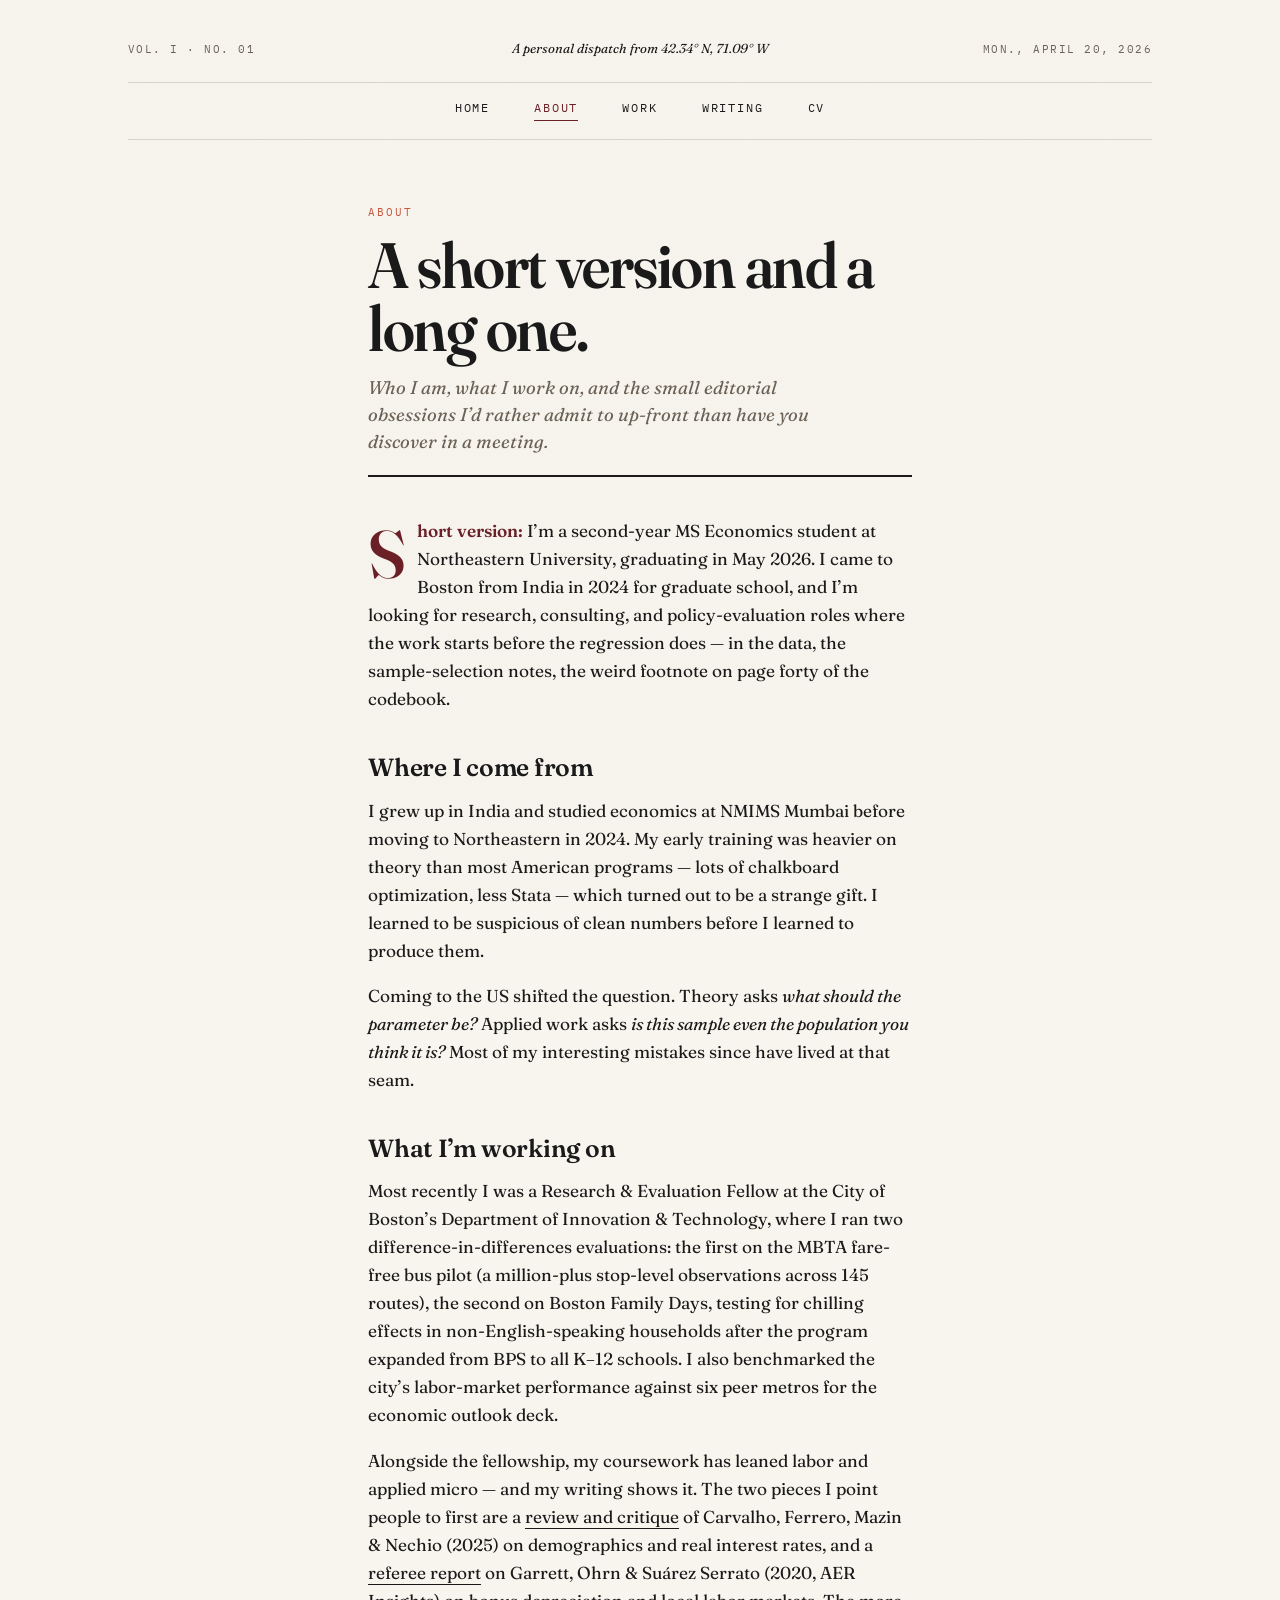
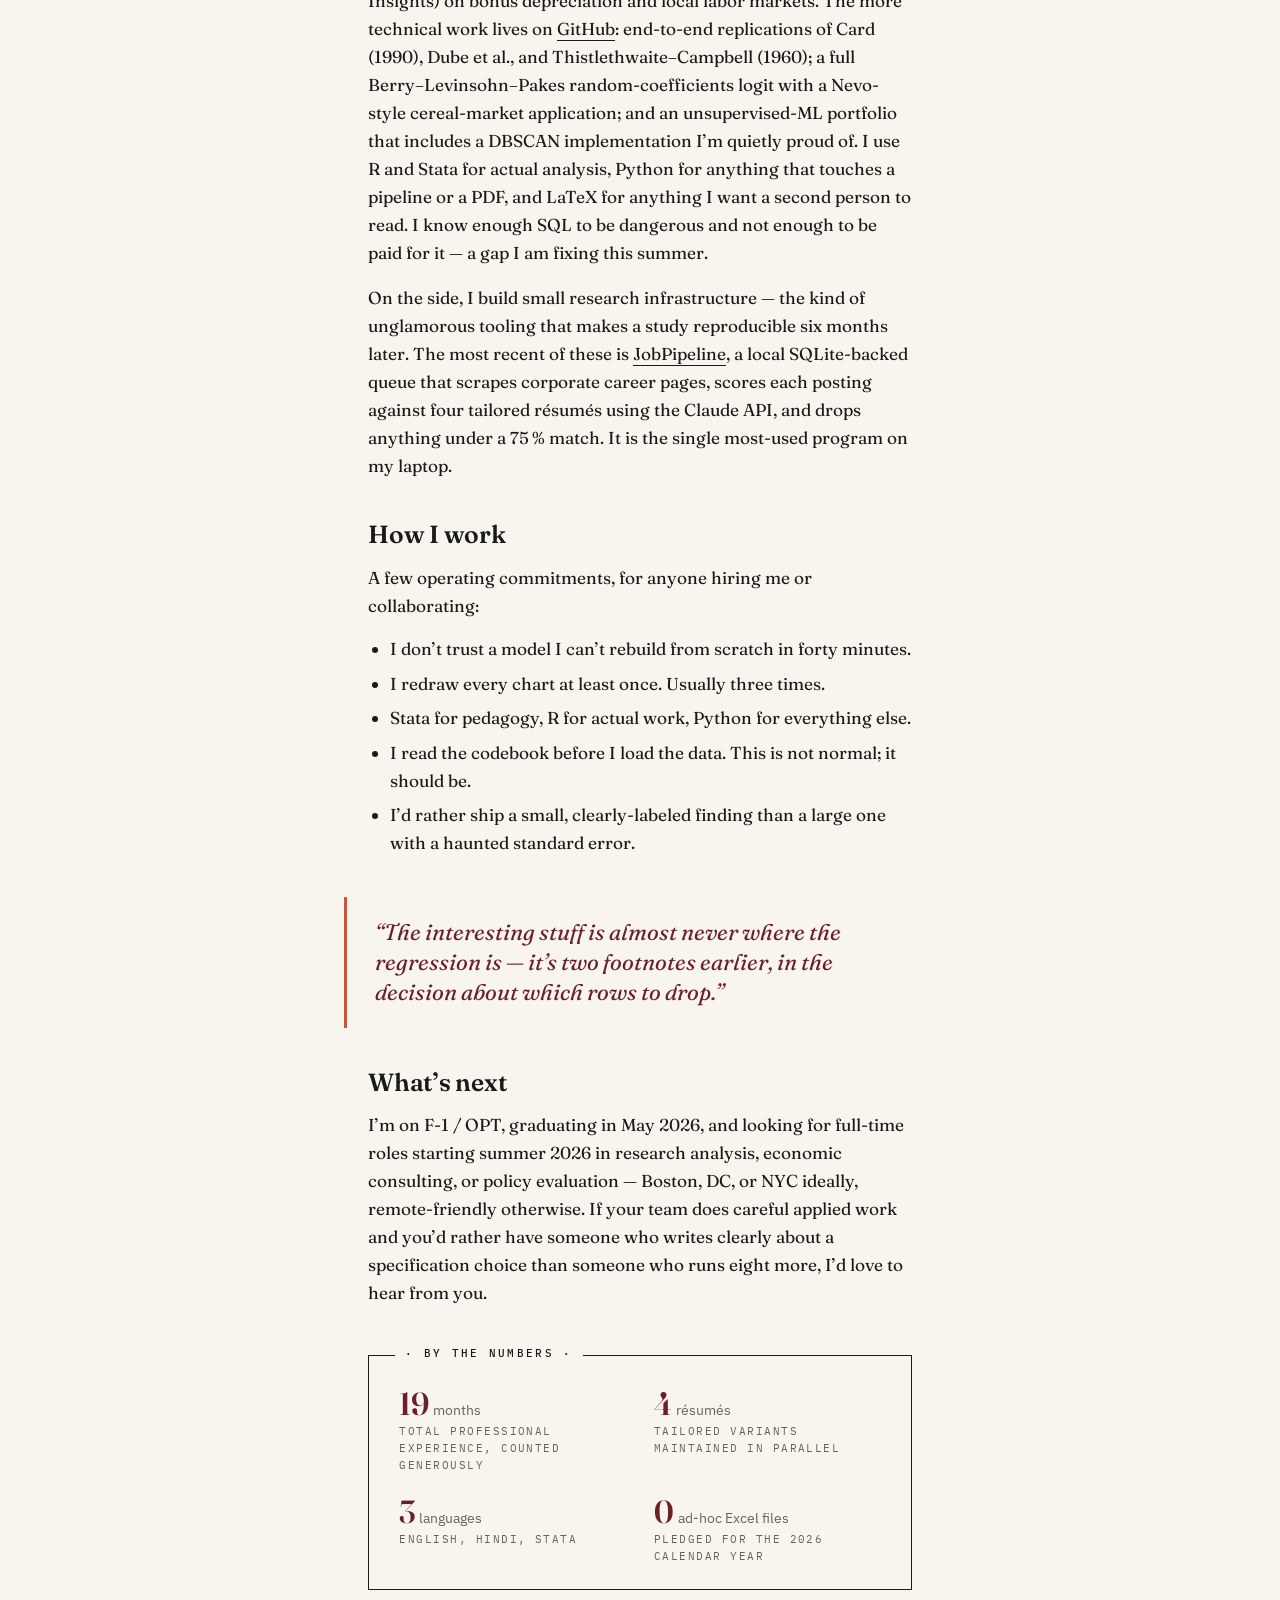
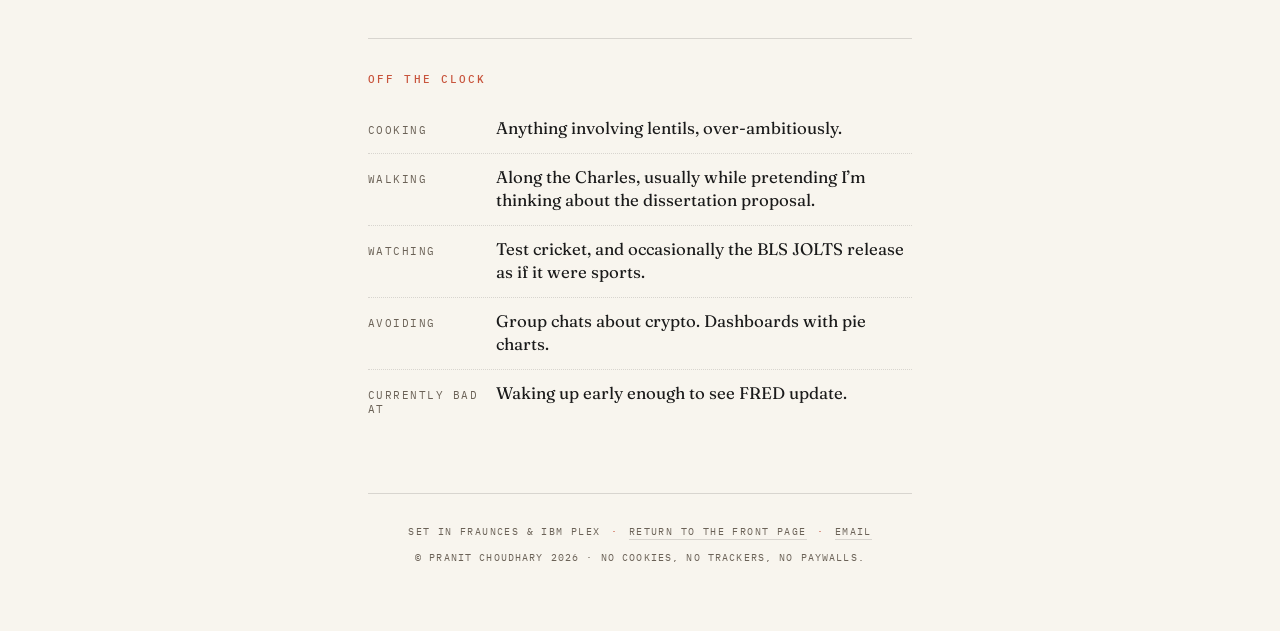
==== about/index.html @ f2d5e6e9 "Initial snapshot of site before edits" ====
<!DOCTYPE html>
<html lang="en">
<head>
  <meta charset="UTF-8">
  <meta name="viewport" content="width=device-width, initial-scale=1.0">
  <title>About — Pranit Choudhary</title>
  <meta name="description" content="About Pranit Choudhary: where I come from, what I work on, and what I care about in the research process.">

  <link rel="preconnect" href="https://fonts.googleapis.com">
  <link rel="preconnect" href="https://fonts.gstatic.com" crossorigin>
  <link href="https://fonts.googleapis.com/css2?family=Fraunces:ital,opsz,wght@0,9..144,400;0,9..144,500;0,9..144,600;0,9..144,700;1,9..144,400;1,9..144,500&family=IBM+Plex+Mono:wght@400;500&family=IBM+Plex+Sans:wght@300;400;500;600&display=swap" rel="stylesheet">
  <link rel="stylesheet" href="../assets/style.css">

  <style>
    .by-the-numbers {
      max-width: var(--measure);
      margin: 3rem auto;
      border: 1px solid var(--ink);
      background: var(--bg);
      padding: 2rem 1.9rem 1.5rem;
      position: relative;
    }
    .by-the-numbers::before {
      content: '· BY THE NUMBERS ·';
      position: absolute;
      top: -0.65rem;
      left: 1.6rem;
      background: var(--bg);
      padding: 0 0.65rem;
      font-family: var(--mono);
      font-size: 10.5px;
      font-weight: 500;
      letter-spacing: 0.22em;
      color: var(--ink);
    }
    .by-the-numbers ul {
      list-style: none;
      display: grid;
      grid-template-columns: repeat(2, 1fr);
      gap: 1.4rem 1.75rem;
    }
    .by-the-numbers li {
      display: flex;
      flex-direction: column;
      gap: 0.2rem;
    }
    .by-the-numbers .stat {
      font-family: var(--display);
      font-weight: 600;
      font-size: 2rem;
      line-height: 1;
      color: var(--accent);
      font-variation-settings: "opsz" 144;
    }
    .by-the-numbers .stat .unit {
      font-family: var(--sans);
      font-size: 0.85rem;
      color: var(--muted);
      font-weight: 400;
      margin-left: 0.25rem;
    }
    .by-the-numbers .caption {
      font-family: var(--mono);
      font-size: 10.5px;
      letter-spacing: 0.14em;
      text-transform: uppercase;
      color: var(--muted);
    }

    .off-clock {
      max-width: var(--measure);
      margin: 3rem auto;
      padding: 2rem 0 1rem;
      border-top: 1px solid var(--rule);
    }
    .off-clock h2 {
      font-family: var(--mono);
      font-size: 10.5px;
      font-weight: 500;
      letter-spacing: 0.2em;
      text-transform: uppercase;
      color: var(--pop);
      margin-bottom: 1.1rem;
    }
    .off-clock ul { list-style: none; }
    .off-clock li {
      padding: 0.75rem 0;
      border-bottom: 1px dotted var(--rule);
      font-family: var(--display);
      font-size: 1.05rem;
      line-height: 1.4;
      display: grid;
      grid-template-columns: 7rem 1fr;
      gap: 1rem;
      align-items: baseline;
    }
    .off-clock li:last-child { border-bottom: 0; }
    .off-clock .k {
      font-family: var(--mono);
      font-size: 10.5px;
      text-transform: uppercase;
      letter-spacing: 0.14em;
      color: var(--muted);
    }
    .off-clock em { color: var(--accent); font-style: italic; }

    @media (max-width: 560px) {
      .by-the-numbers ul { grid-template-columns: 1fr; gap: 1.1rem; }
      .off-clock li { grid-template-columns: 1fr; gap: 0.15rem; }
    }
  </style>
</head>
<body>
  <main class="page">

    <header class="masthead r-1" role="banner">
      <span class="folio">Vol. I · No. 01</span>
      <span class="motto">A personal dispatch from 42.34° N, 71.09° W</span>
      <span class="issue">Mon., April 20, 2026</span>
    </header>

    <nav class="nav r-2" aria-label="Primary">
      <a href="../index.html">Home</a>
      <a href="../about/index.html" class="here">About</a>
      <a href="../work/index.html">Work</a>
      <a href="../writing/index.html">Writing</a>
      <a href="../cv/index.html">CV</a>
    </nav>

    <header class="page-head r-3">
      <p class="eyebrow">About</p>
      <h1>A short version and a long one.</h1>
      <p class="dek">
        Who I am, what I work on, and the small editorial obsessions
        I&rsquo;d rather admit to up-front than have you discover in a meeting.
      </p>
    </header>

    <article class="prose prose-lede r-4">
      <p>
        <strong>Short version:</strong> I&rsquo;m a second-year MS Economics
        student at Northeastern University, graduating in May 2026. I came to
        Boston from India in 2024 for graduate school, and I&rsquo;m looking
        for research, consulting, and policy-evaluation roles where the work
        starts before the regression does &mdash; in the data, the
        sample-selection notes, the weird footnote on page forty of the codebook.
      </p>

      <h2>Where I come from</h2>
      <p>
        I grew up in India and studied economics at NMIMS Mumbai before
        moving to Northeastern in 2024. My early training was heavier on
        theory than most American programs &mdash; lots of chalkboard
        optimization, less Stata &mdash; which turned out to be a
        strange gift. I learned to be suspicious of clean numbers before
        I learned to produce them.
      </p>
      <p>
        Coming to the US shifted the question. Theory asks <em>what should
        the parameter be?</em> Applied work asks <em>is this sample even the
        population you think it is?</em> Most of my interesting mistakes
        since have lived at that seam.
      </p>

      <h2>What I&rsquo;m working on</h2>
      <p>
        Most recently I was a Research &amp; Evaluation Fellow at the City
        of Boston&rsquo;s Department of Innovation &amp; Technology, where
        I ran two difference-in-differences evaluations: the first on the
        MBTA fare-free bus pilot (a million-plus stop-level observations
        across 145 routes), the second on Boston Family Days, testing
        for chilling effects in non-English-speaking households after the
        program expanded from BPS to all K&ndash;12 schools. I also
        benchmarked the city&rsquo;s labor-market performance against
        six peer metros for the economic outlook deck.
      </p>
      <p>
        Alongside the fellowship, my coursework has leaned labor and
        applied micro &mdash; and my writing shows it. The two pieces I
        point people to first are a
        <a href="../assets/writing-samples/review-cfmn-2025-demographics-real-rates.pdf" target="_blank" rel="noopener">review and critique</a>
        of Carvalho, Ferrero, Mazin &amp; Nechio (2025) on demographics
        and real interest rates, and a
        <a href="../assets/writing-samples/referee-report-garrett-ohrn-suarez-serrato-2020.pdf" target="_blank" rel="noopener">referee report</a>
        on Garrett, Ohrn &amp; Suárez Serrato (2020, AER Insights) on
        bonus depreciation and local labor markets. The more technical
        work lives on
        <a href="https://github.com/Pranit-jpeg" target="_blank" rel="noopener">GitHub</a>:
        end-to-end replications of Card (1990), Dube et al., and
        Thistlethwaite&ndash;Campbell (1960); a full
        Berry&ndash;Levinsohn&ndash;Pakes random-coefficients logit with
        a Nevo-style cereal-market application; and an unsupervised-ML
        portfolio that includes a DBSCAN implementation I&rsquo;m
        quietly proud of. I use R and Stata for actual analysis, Python
        for anything that touches a pipeline or a PDF, and LaTeX for
        anything I want a second person to read. I know enough SQL to
        be dangerous and not enough to be paid for it &mdash; a gap I
        am fixing this summer.
      </p>
      <p>
        On the side, I build small research infrastructure &mdash; the
        kind of unglamorous tooling that makes a study reproducible six
        months later. The most recent of these is
        <a href="../work/jobpipeline/index.html">JobPipeline</a>, a local
        SQLite-backed queue that scrapes corporate career pages, scores
        each posting against four tailored résumés using the Claude API,
        and drops anything under a 75&thinsp;% match. It is the single
        most-used program on my laptop.
      </p>

      <h2>How I work</h2>
      <p>
        A few operating commitments, for anyone hiring me or collaborating:
      </p>
      <ul>
        <li>I don&rsquo;t trust a model I can&rsquo;t rebuild from scratch in forty minutes.</li>
        <li>I redraw every chart at least once. Usually three times.</li>
        <li>Stata for pedagogy, R for actual work, Python for everything else.</li>
        <li>I read the codebook before I load the data. This is not normal; it should be.</li>
        <li>I&rsquo;d rather ship a small, clearly-labeled finding than a large one with a haunted standard error.</li>
      </ul>

      <blockquote class="pull">
        &ldquo;The interesting stuff is almost never where the regression is &mdash;
        it&rsquo;s two footnotes earlier, in the decision about which rows
        to drop.&rdquo;
      </blockquote>

      <h2>What&rsquo;s next</h2>
      <p>
        I&rsquo;m on F-1 / OPT, graduating in May 2026, and looking for
        full-time roles starting summer 2026 in research analysis, economic
        consulting, or policy evaluation &mdash; Boston, DC, or NYC ideally,
        remote-friendly otherwise. If your team does careful applied work
        and you&rsquo;d rather have someone who writes clearly about a
        specification choice than someone who runs eight more,
        I&rsquo;d love to hear from you.
      </p>
    </article>

    <aside class="by-the-numbers r-5" aria-label="By the numbers">
      <ul>
        <li>
          <span class="stat">19<span class="unit">months</span></span>
          <span class="caption">Total professional experience, counted generously</span>
        </li>
        <li>
          <span class="stat">4<span class="unit">résumés</span></span>
          <span class="caption">Tailored variants maintained in parallel</span>
        </li>
        <li>
          <span class="stat">3<span class="unit">languages</span></span>
          <span class="caption">English, Hindi, Stata</span>
        </li>
        <li>
          <span class="stat">0<span class="unit">ad-hoc Excel files</span></span>
          <span class="caption">Pledged for the 2026 calendar year</span>
        </li>
      </ul>
    </aside>

    <section class="off-clock r-6" aria-label="Off the clock">
      <h2>Off the clock</h2>
      <ul>
        <li><span class="k">Cooking</span><span>Anything involving lentils, over-ambitiously.</span></li>
        <li><span class="k">Walking</span><span>Along the Charles, usually while pretending I&rsquo;m thinking about the dissertation proposal.</span></li>
        <li><span class="k">Watching</span><span>Test cricket, and occasionally the BLS JOLTS release as if it were sports.</span></li>
        <li><span class="k">Avoiding</span><span>Group chats about crypto. Dashboards with pie charts.</span></li>
        <li><span class="k">Currently bad at</span><span>Waking up early enough to see FRED update.</span></li>
      </ul>
    </section>

    <footer class="colophon r-7" role="contentinfo">
      <p>
        Set in Fraunces &amp; IBM Plex <span class="pop">·</span>
        <a href="../index.html">Return to the front page</a> <span class="pop">·</span>
        <a href="mailto:pranitchoudhary17dec@gmail.com">Email</a>
      </p>
      <span class="small">© Pranit Choudhary 2026 · No cookies, no trackers, no paywalls.</span>
    </footer>

  </main>
</body>
</html>
---- assets/style.css ----
/* ─────────────────────────────────────────────────────────────
   Pranit Choudhary — shared stylesheet
   Editorial / publication feel: Fraunces + IBM Plex.
   Loaded by every page. Page-specific components are inline.
   ───────────────────────────────────────────────────────────── */

:root {
  --bg:        #F8F5EE;
  --bg-warm:   #F1ECE0;
  --ink:       #1A1A1A;
  --muted:     #6B6257;
  --rule:      rgba(26, 26, 26, 0.14);
  --rule-soft: rgba(26, 26, 26, 0.08);
  --accent:    #6B2028;   /* burgundy */
  --pop:       #C8553D;   /* terracotta */

  --display: 'Fraunces', 'Times New Roman', Georgia, serif;
  --sans:    'IBM Plex Sans', -apple-system, BlinkMacSystemFont, system-ui, sans-serif;
  --mono:    'IBM Plex Mono', 'SF Mono', 'Menlo', monospace;

  --measure: 34rem;
  --page:    64rem;
}

*, *::before, *::after { box-sizing: border-box; margin: 0; padding: 0; }

html { scroll-behavior: smooth; }

body {
  background: var(--bg);
  color: var(--ink);
  font-family: var(--sans);
  font-size: 17px;
  line-height: 1.6;
  font-weight: 400;
  -webkit-font-smoothing: antialiased;
  -moz-osx-font-smoothing: grayscale;
  text-rendering: optimizeLegibility;
  padding: 2rem 2rem 4rem;
  min-height: 100vh;
  position: relative;
}

body::before {
  content: '';
  position: fixed;
  inset: 0;
  pointer-events: none;
  opacity: 0.35;
  mix-blend-mode: multiply;
  background-image: url("data:image/svg+xml;utf8,<svg xmlns='http://www.w3.org/2000/svg' width='180' height='180'><filter id='n'><feTurbulence type='fractalNoise' baseFrequency='0.85' numOctaves='2' stitchTiles='stitch'/><feColorMatrix values='0 0 0 0 0.08  0 0 0 0 0.08  0 0 0 0 0.08  0 0 0 0.045 0'/></filter><rect width='180' height='180' filter='url(%23n)'/></svg>");
  z-index: 1;
}

.page {
  max-width: var(--page);
  margin: 0 auto;
  position: relative;
  z-index: 2;
}

a { color: inherit; }
::selection { background: var(--accent); color: var(--bg); }
:focus-visible { outline: 2px solid var(--pop); outline-offset: 4px; border-radius: 2px; }

/* ── masthead ───────────────────────────────────────────────── */
.masthead {
  padding: 0.4rem 0 1.4rem;
  border-bottom: 1px solid var(--rule);
  display: grid;
  grid-template-columns: 1fr auto 1fr;
  gap: 1.5rem;
  align-items: baseline;
  font-family: var(--mono);
  font-size: 10.5px;
  letter-spacing: 0.14em;
  text-transform: uppercase;
  color: var(--muted);
}
.masthead .folio { justify-self: start; }
.masthead .motto {
  justify-self: center;
  font-family: var(--display);
  font-style: italic;
  font-size: 13px;
  font-weight: 400;
  text-transform: none;
  letter-spacing: 0;
  color: var(--ink);
}
.masthead .issue { justify-self: end; }

/* ── nav ────────────────────────────────────────────────────── */
nav.nav {
  padding: 1rem 0 1.1rem;
  display: flex;
  justify-content: center;
  gap: 2.75rem;
  border-bottom: 1px solid var(--rule);
  font-family: var(--mono);
  font-size: 11.5px;
  text-transform: uppercase;
  letter-spacing: 0.16em;
}
nav.nav a {
  text-decoration: none;
  color: var(--ink);
  padding-bottom: 3px;
  border-bottom: 1px solid transparent;
  transition: border-color 150ms ease, color 150ms ease;
}
nav.nav a:hover { color: var(--accent); border-bottom-color: var(--accent); }
nav.nav a.here  { color: var(--accent); border-bottom-color: var(--accent); }

/* ── kicker (small-caps section labels) ─────────────────────── */
.kicker {
  font-family: var(--mono);
  font-size: 10.5px;
  font-weight: 500;
  letter-spacing: 0.2em;
  text-transform: uppercase;
  color: var(--pop);
  padding-bottom: 0.4rem;
  border-bottom: 1px solid currentColor;
  width: fit-content;
  margin-bottom: 1.25rem;
}
.kicker.ink { color: var(--ink); }
.kicker.accent { color: var(--accent); }
.kicker.plain { border-bottom: 0; padding-bottom: 0; }

/* ── page heading (for inner pages) ─────────────────────────── */
.page-head {
  max-width: var(--measure);
  margin: 4rem auto 2.5rem;
  text-align: left;
  border-bottom: 2px solid var(--ink);
  padding-bottom: 1.25rem;
}
.page-head .eyebrow {
  font-family: var(--mono);
  font-size: 10.5px;
  letter-spacing: 0.2em;
  text-transform: uppercase;
  color: var(--pop);
  margin-bottom: 0.85rem;
}
.page-head h1 {
  font-family: var(--display);
  font-weight: 600;
  font-variation-settings: "opsz" 144, "SOFT" 30;
  font-size: clamp(2.4rem, 6vw, 4rem);
  line-height: 0.98;
  letter-spacing: -0.02em;
  color: var(--ink);
}
.page-head .dek {
  margin-top: 1rem;
  font-family: var(--display);
  font-style: italic;
  font-weight: 400;
  font-size: 1.15rem;
  line-height: 1.45;
  color: var(--muted);
  max-width: 30rem;
}

/* ── long-form prose ───────────────────────────────────────── */
.prose {
  max-width: var(--measure);
  margin: 0 auto 2.5rem;
  font-family: var(--display);
  font-size: 1.08rem;
  line-height: 1.62;
  color: var(--ink);
}
.prose > p + p { margin-top: 1.1rem; }
.prose h2 {
  font-family: var(--display);
  font-weight: 600;
  font-size: 1.55rem;
  line-height: 1.2;
  margin: 2.5rem 0 0.85rem;
  color: var(--ink);
  letter-spacing: -0.01em;
}
.prose h3 {
  font-family: var(--mono);
  font-size: 10.5px;
  font-weight: 500;
  letter-spacing: 0.2em;
  text-transform: uppercase;
  color: var(--pop);
  margin: 2rem 0 0.6rem;
}
.prose em { font-style: italic; }
.prose strong { font-weight: 600; color: var(--accent); }
.prose a { color: var(--ink); text-decoration: none; border-bottom: 1px solid var(--ink); padding-bottom: 1px; transition: color 150ms ease, border-color 150ms ease; }
.prose a:hover { color: var(--pop); border-bottom-color: var(--pop); }
.prose ul, .prose ol { margin: 1rem 0 1rem 1.4rem; }
.prose li { margin-bottom: 0.4rem; }
.prose code {
  font-family: var(--mono);
  font-size: 0.88em;
  background: var(--bg-warm);
  padding: 0.1em 0.4em;
  border-radius: 2px;
}
.prose blockquote.pull {
  margin: 2.5rem -1.5rem;
  padding: 1.25rem 1.75rem;
  border-left: 3px solid var(--pop);
  font-family: var(--display);
  font-style: italic;
  font-size: 1.4rem;
  line-height: 1.35;
  color: var(--accent);
}

.prose-lede p:first-of-type::first-letter {
  font-family: var(--display);
  font-weight: 600;
  font-size: 4.2rem;
  line-height: 0.85;
  float: left;
  padding: 0.45rem 0.7rem 0 0;
  color: var(--accent);
  font-variation-settings: "opsz" 144;
}

/* ── teaser list (Work / Writing indexes) ───────────────────── */
.teaser-list {
  max-width: var(--measure);
  margin: 0 auto;
  list-style: none;
}
.teaser {
  padding: 2rem 0;
  border-bottom: 1px solid var(--rule);
  display: block;
  text-decoration: none;
  color: inherit;
  transition: background-color 180ms ease;
}
.teaser:last-child { border-bottom: 0; }
.teaser:hover { background: var(--bg-warm); margin: 0 -1rem; padding-left: 1rem; padding-right: 1rem; }
.teaser .tlabel {
  font-family: var(--mono);
  font-size: 10.5px;
  letter-spacing: 0.2em;
  text-transform: uppercase;
  color: var(--pop);
  margin-bottom: 0.65rem;
  display: flex;
  gap: 0.8rem;
  align-items: baseline;
}
.teaser .tlabel .date { color: var(--muted); letter-spacing: 0.12em; }
.teaser h3 {
  font-family: var(--display);
  font-weight: 600;
  font-size: 1.55rem;
  line-height: 1.18;
  letter-spacing: -0.01em;
  margin-bottom: 0.6rem;
  color: var(--ink);
  transition: color 150ms ease;
}
.teaser:hover h3 { color: var(--accent); }
.teaser .tdek {
  font-family: var(--display);
  font-style: italic;
  font-size: 1.05rem;
  line-height: 1.45;
  color: var(--muted);
}
.teaser .tarrow {
  display: inline-block;
  margin-top: 0.85rem;
  font-family: var(--mono);
  font-size: 10.5px;
  letter-spacing: 0.2em;
  text-transform: uppercase;
  color: var(--accent);
  transition: transform 180ms ease;
}
.teaser:hover .tarrow { transform: translateX(4px); }

/* ── colophon / footer ─────────────────────────────────────── */
.colophon {
  max-width: var(--measure);
  margin: 3rem auto 0;
  padding-top: 1.75rem;
  border-top: 1px solid var(--rule);
  font-family: var(--mono);
  font-size: 10px;
  line-height: 1.9;
  letter-spacing: 0.14em;
  text-transform: uppercase;
  color: var(--muted);
  text-align: center;
}
.colophon a {
  color: var(--muted);
  text-decoration: none;
  border-bottom: 1px solid var(--rule);
  padding-bottom: 1px;
  transition: color 150ms ease, border-color 150ms ease;
}
.colophon a:hover { color: var(--accent); border-bottom-color: var(--accent); }
.colophon .pop { color: var(--pop); margin: 0 0.3em; }
.colophon .small { display: block; margin-top: 0.5rem; font-size: 9.5px; letter-spacing: 0.12em; }

/* ── animation ─────────────────────────────────────────────── */
@keyframes rise {
  from { opacity: 0; transform: translateY(10px); }
  to   { opacity: 1; transform: translateY(0); }
}
.r-1 { animation: rise 700ms ease-out both; }
.r-2 { animation: rise 700ms 80ms  ease-out both; }
.r-3 { animation: rise 700ms 160ms ease-out both; }
.r-4 { animation: rise 700ms 260ms ease-out both; }
.r-5 { animation: rise 700ms 360ms ease-out both; }
.r-6 { animation: rise 700ms 460ms ease-out both; }
.r-7 { animation: rise 700ms 540ms ease-out both; }
.r-8 { animation: rise 700ms 620ms ease-out both; }
.r-9 { animation: rise 700ms 700ms ease-out both; }

@media (prefers-reduced-motion: reduce) {
  * { animation: none !important; transition: none !important; }
}

/* ── responsive base ───────────────────────────────────────── */
@media (max-width: 820px) {
  .masthead { grid-template-columns: 1fr; gap: 0.4rem; text-align: center; }
  .masthead .folio, .masthead .issue { justify-self: center; }
  nav.nav { gap: 1.4rem; flex-wrap: wrap; }
  .page-head { margin-top: 2.5rem; }
  .prose { font-size: 1rem; }
  .prose blockquote.pull { margin: 2rem 0; font-size: 1.2rem; }
  .teaser:hover { margin: 0; padding-left: 0; padding-right: 0; }
}
@media (max-width: 560px) {
  body { padding: 1.25rem 1.25rem 3rem; font-size: 16px; }
  .page-head h1 { font-size: 2.2rem; }
  .teaser h3 { font-size: 1.3rem; }
  .prose-lede p:first-of-type::first-letter { font-size: 3.4rem; padding-right: 0.55rem; }
}
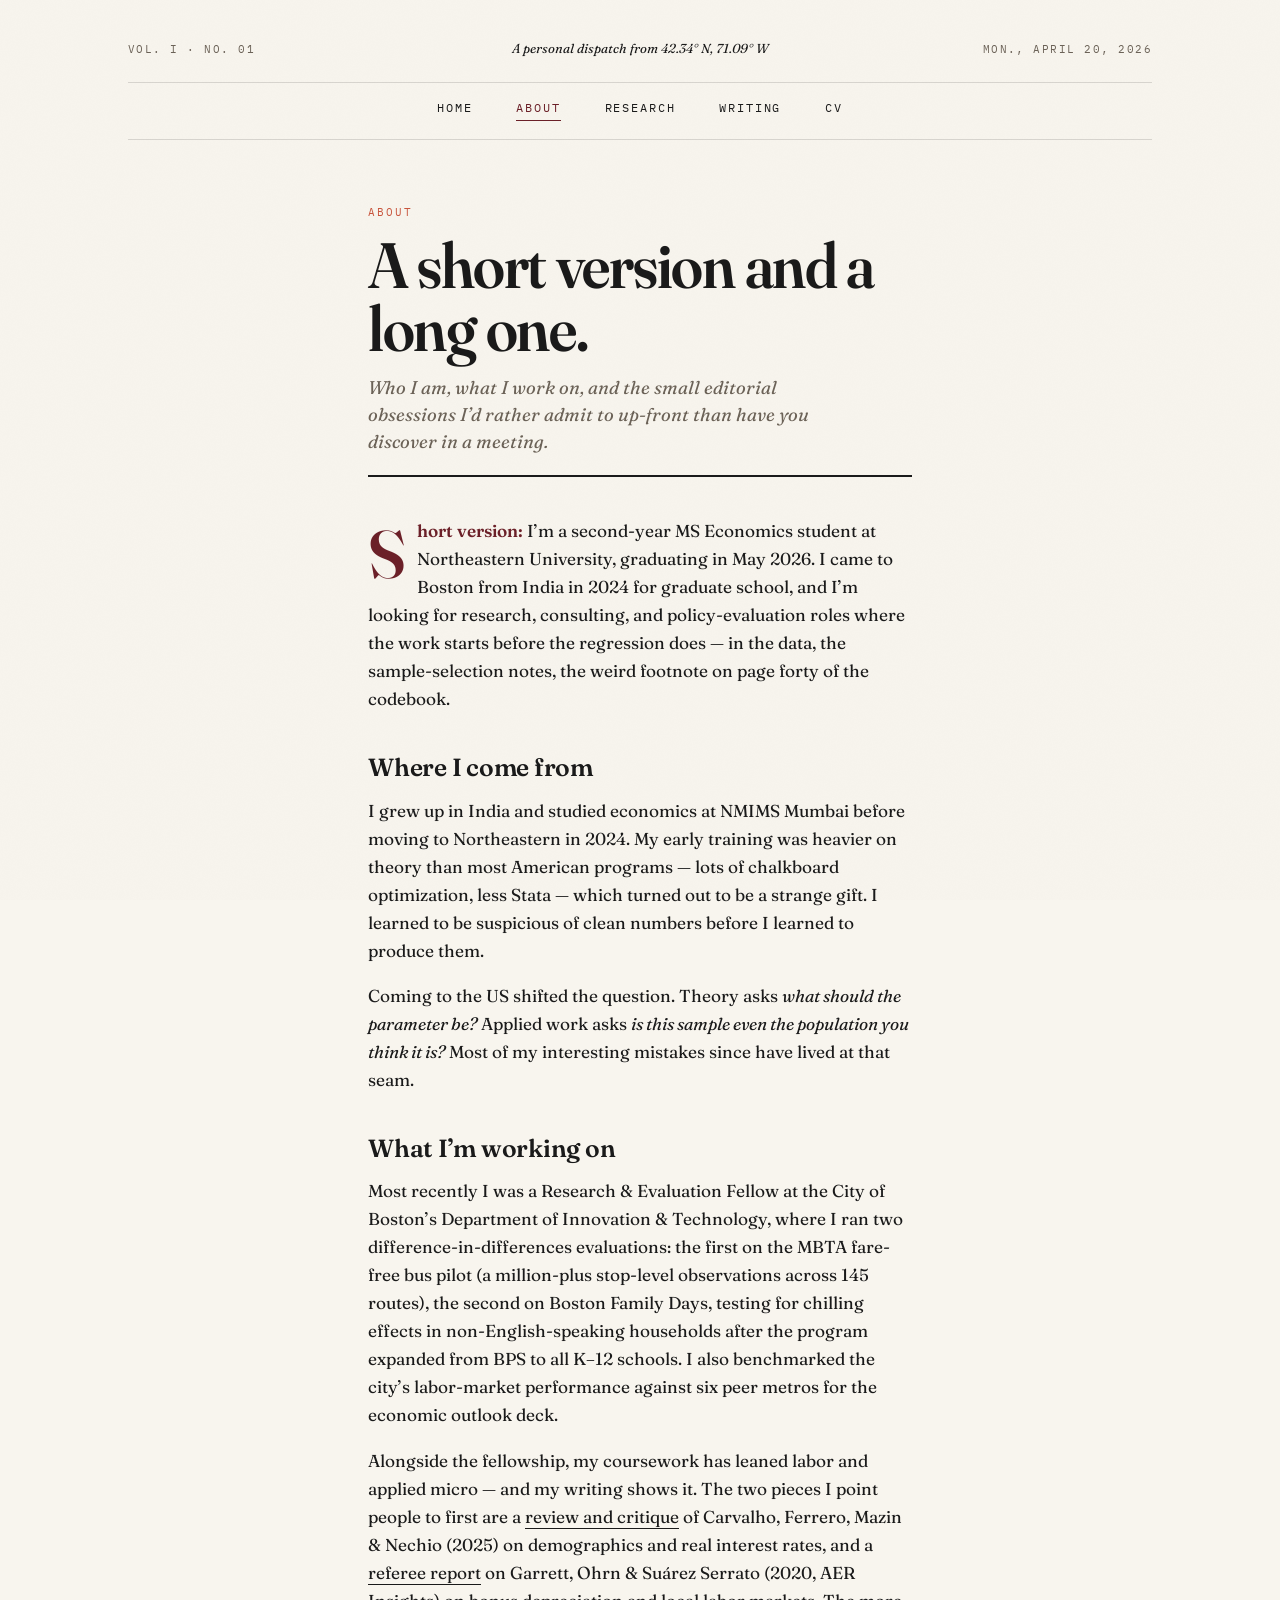
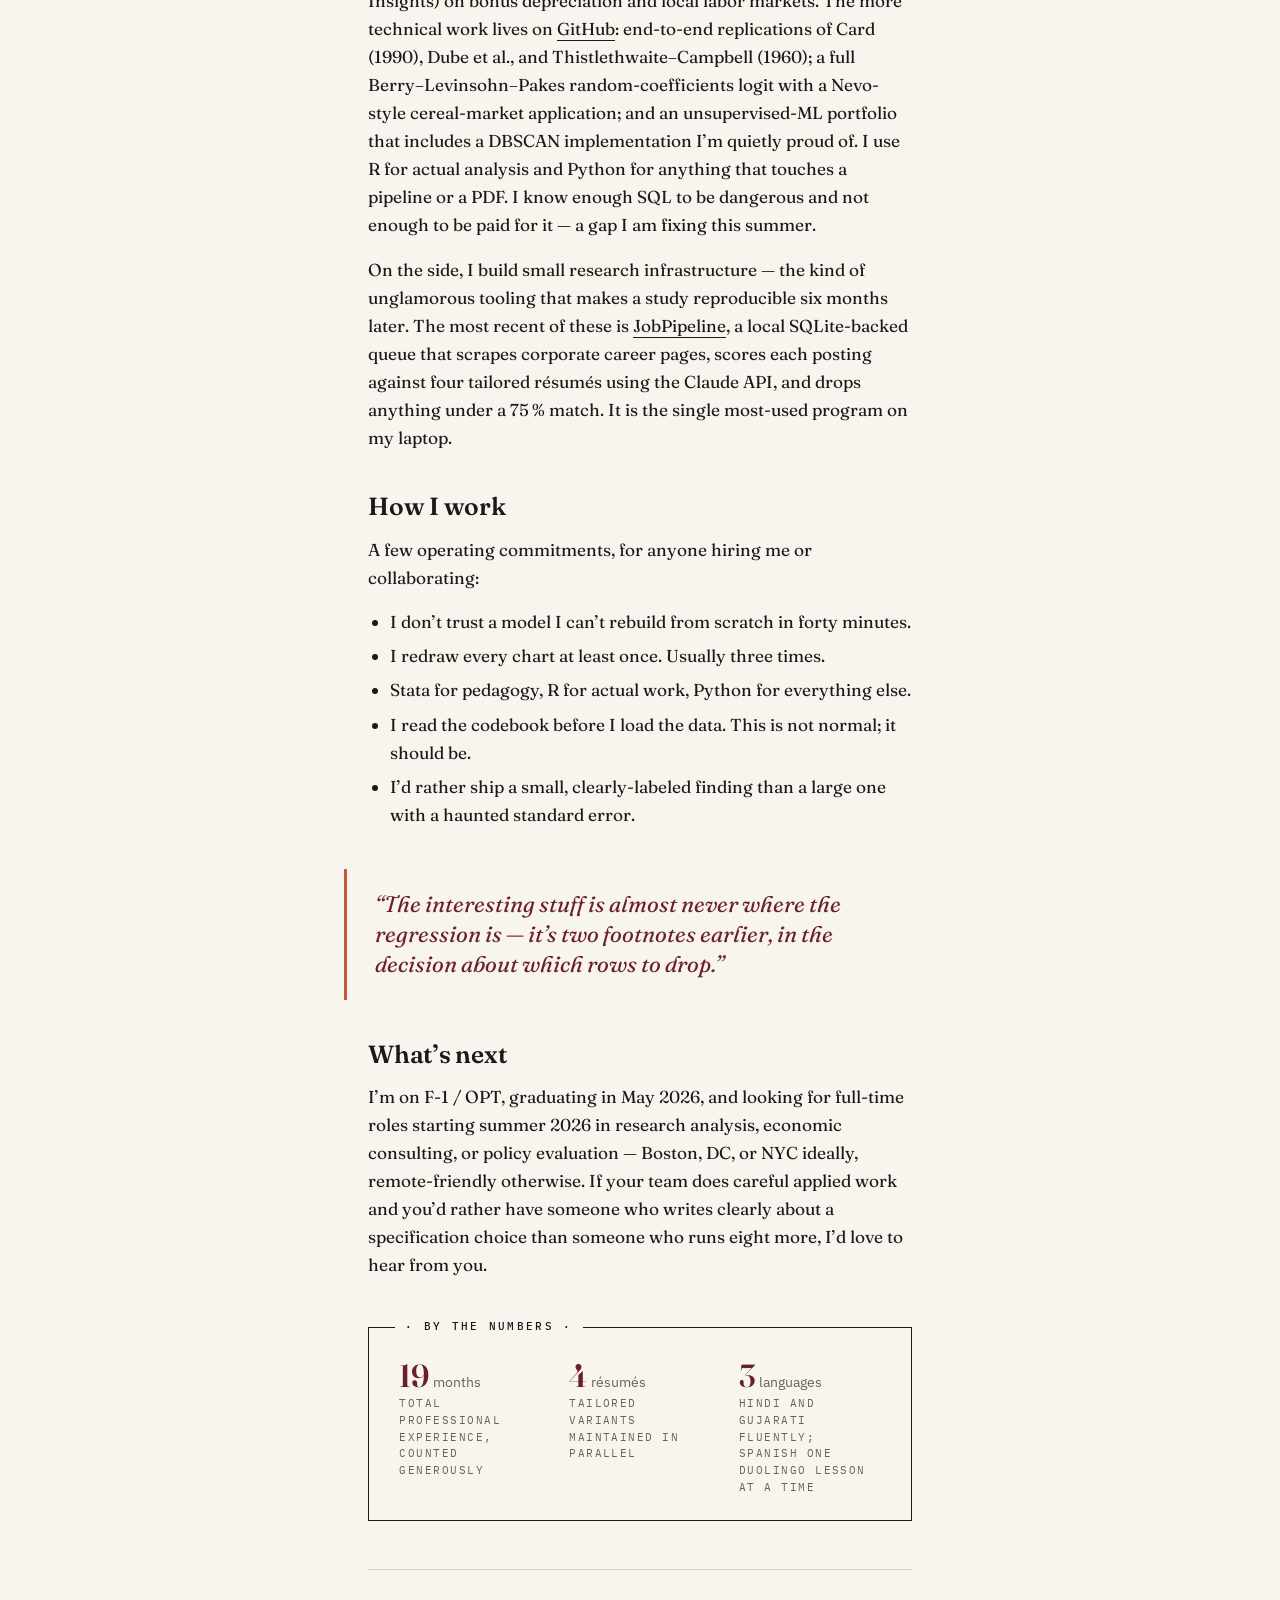
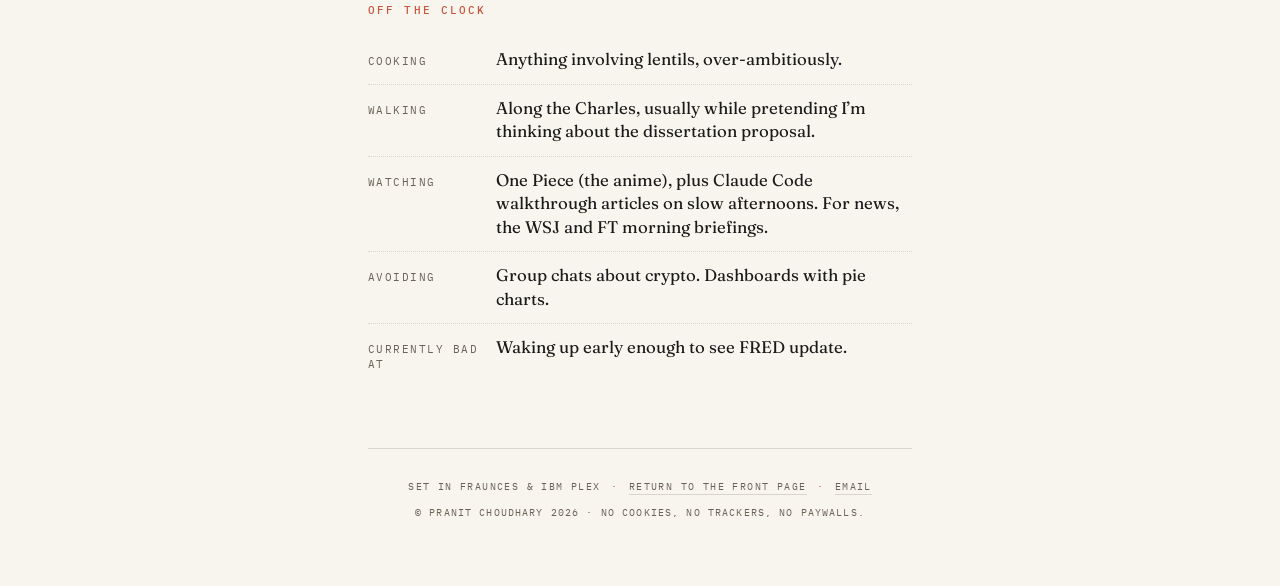
==== commit 66c42eb4: "About: update Watching, refresh BY THE NUMBERS, align tools with CV Off the clock: replace the Watch" ====
--- a/about/index.html
+++ b/about/index.html
@@ -36,7 +36,7 @@
     .by-the-numbers ul {
       list-style: none;
       display: grid;
-      grid-template-columns: repeat(2, 1fr);
+      grid-template-columns: repeat(3, 1fr);
       gap: 1.4rem 1.75rem;
     }
     .by-the-numbers li {
@@ -122,7 +122,7 @@
     <nav class="nav r-2" aria-label="Primary">
       <a href="../index.html">Home</a>
       <a href="../about/index.html" class="here">About</a>
-      <a href="../work/index.html">Work</a>
+      <a href="../research/index.html">Research</a>
       <a href="../writing/index.html">Writing</a>
       <a href="../cv/index.html">CV</a>
     </nav>
@@ -191,9 +191,8 @@
         Berry&ndash;Levinsohn&ndash;Pakes random-coefficients logit with
         a Nevo-style cereal-market application; and an unsupervised-ML
         portfolio that includes a DBSCAN implementation I&rsquo;m
-        quietly proud of. I use R and Stata for actual analysis, Python
-        for anything that touches a pipeline or a PDF, and LaTeX for
-        anything I want a second person to read. I know enough SQL to
+        quietly proud of. I use R for actual analysis and Python for
+        anything that touches a pipeline or a PDF. I know enough SQL to
         be dangerous and not enough to be paid for it &mdash; a gap I
         am fixing this summer.
       </p>
@@ -201,7 +200,7 @@
         On the side, I build small research infrastructure &mdash; the
         kind of unglamorous tooling that makes a study reproducible six
         months later. The most recent of these is
-        <a href="../work/jobpipeline/index.html">JobPipeline</a>, a local
+        <a href="../research/jobpipeline/index.html">JobPipeline</a>, a local
         SQLite-backed queue that scrapes corporate career pages, scores
         each posting against four tailored résumés using the Claude API,
         and drops anything under a 75&thinsp;% match. It is the single
@@ -250,11 +249,7 @@
         </li>
         <li>
           <span class="stat">3<span class="unit">languages</span></span>
-          <span class="caption">English, Hindi, Stata</span>
-        </li>
-        <li>
-          <span class="stat">0<span class="unit">ad-hoc Excel files</span></span>
-          <span class="caption">Pledged for the 2026 calendar year</span>
+          <span class="caption">Hindi and Gujarati fluently; Spanish one Duolingo lesson at a time</span>
         </li>
       </ul>
     </aside>
@@ -264,7 +259,7 @@
       <ul>
         <li><span class="k">Cooking</span><span>Anything involving lentils, over-ambitiously.</span></li>
         <li><span class="k">Walking</span><span>Along the Charles, usually while pretending I&rsquo;m thinking about the dissertation proposal.</span></li>
-        <li><span class="k">Watching</span><span>Test cricket, and occasionally the BLS JOLTS release as if it were sports.</span></li>
+        <li><span class="k">Watching</span><span>One Piece (the anime), plus Claude Code walkthrough articles on slow afternoons. For news, the WSJ and FT morning briefings.</span></li>
         <li><span class="k">Avoiding</span><span>Group chats about crypto. Dashboards with pie charts.</span></li>
         <li><span class="k">Currently bad at</span><span>Waking up early enough to see FRED update.</span></li>
       </ul>
